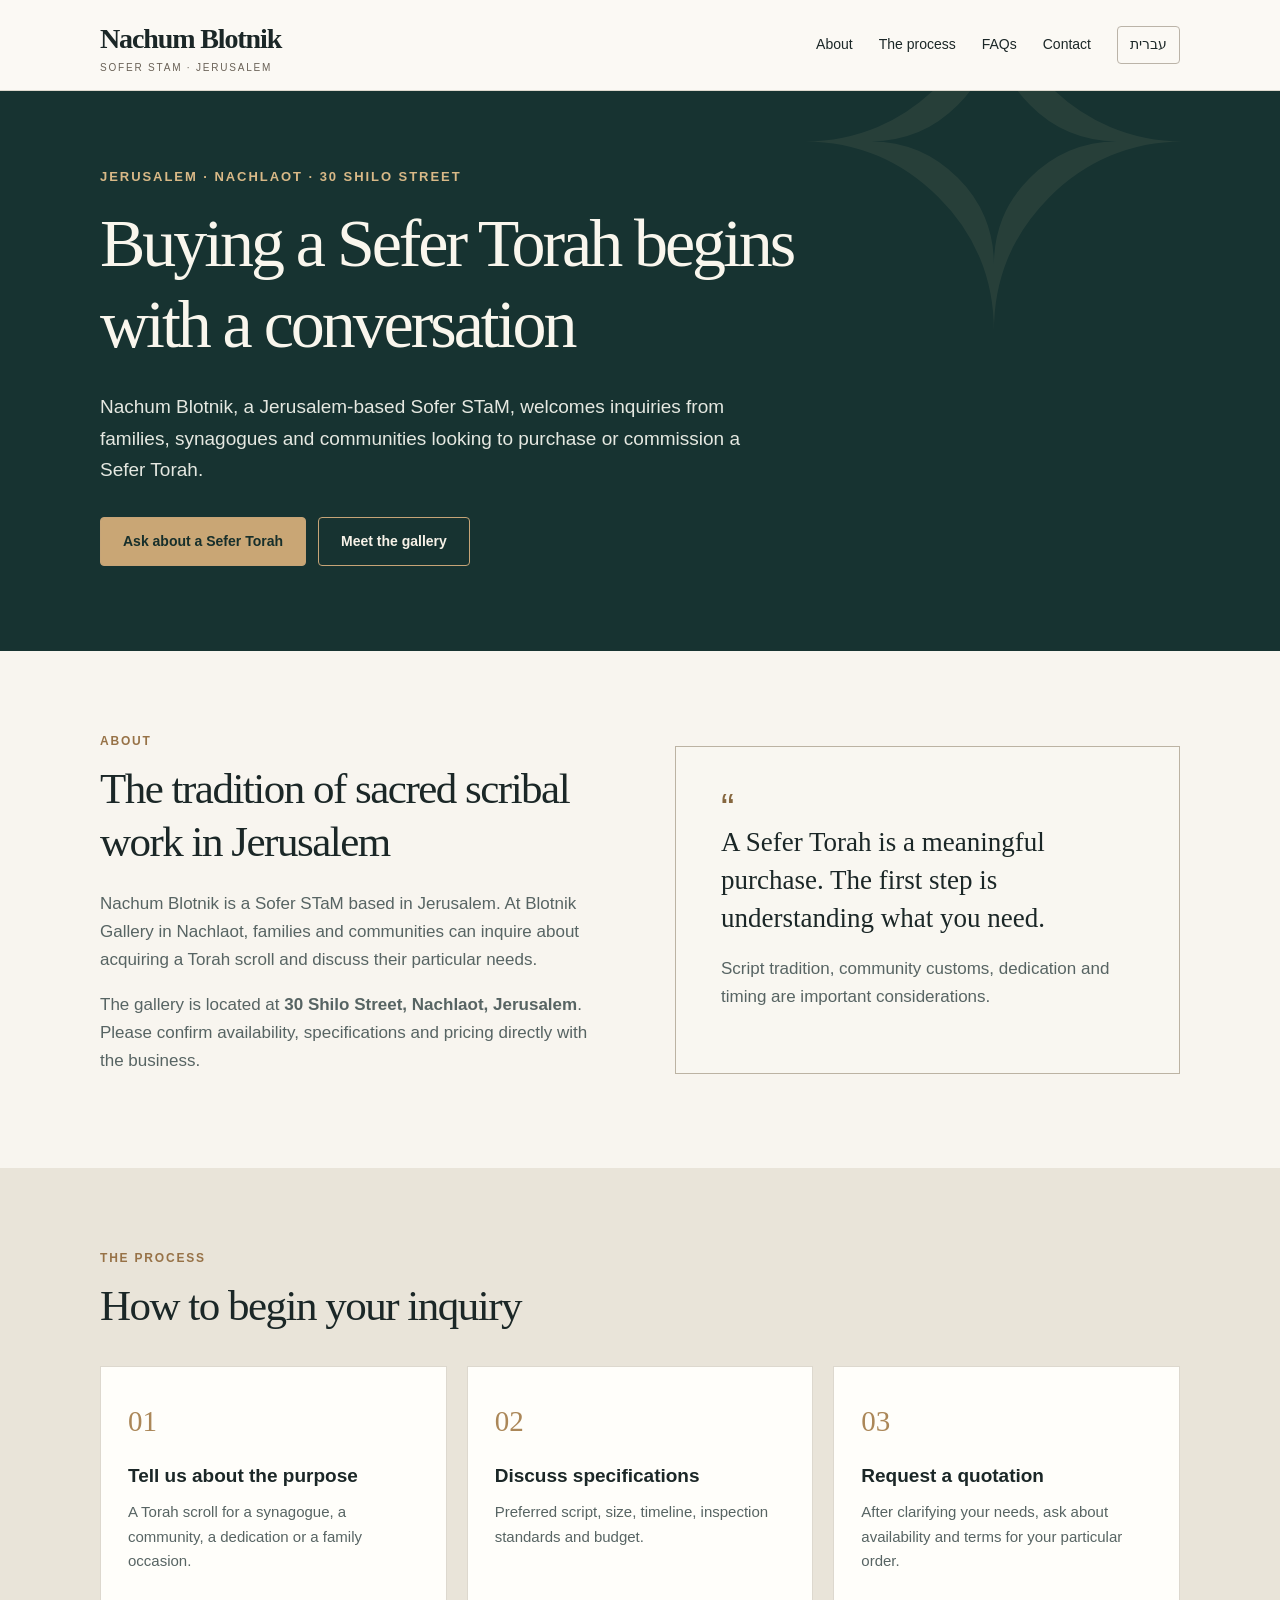
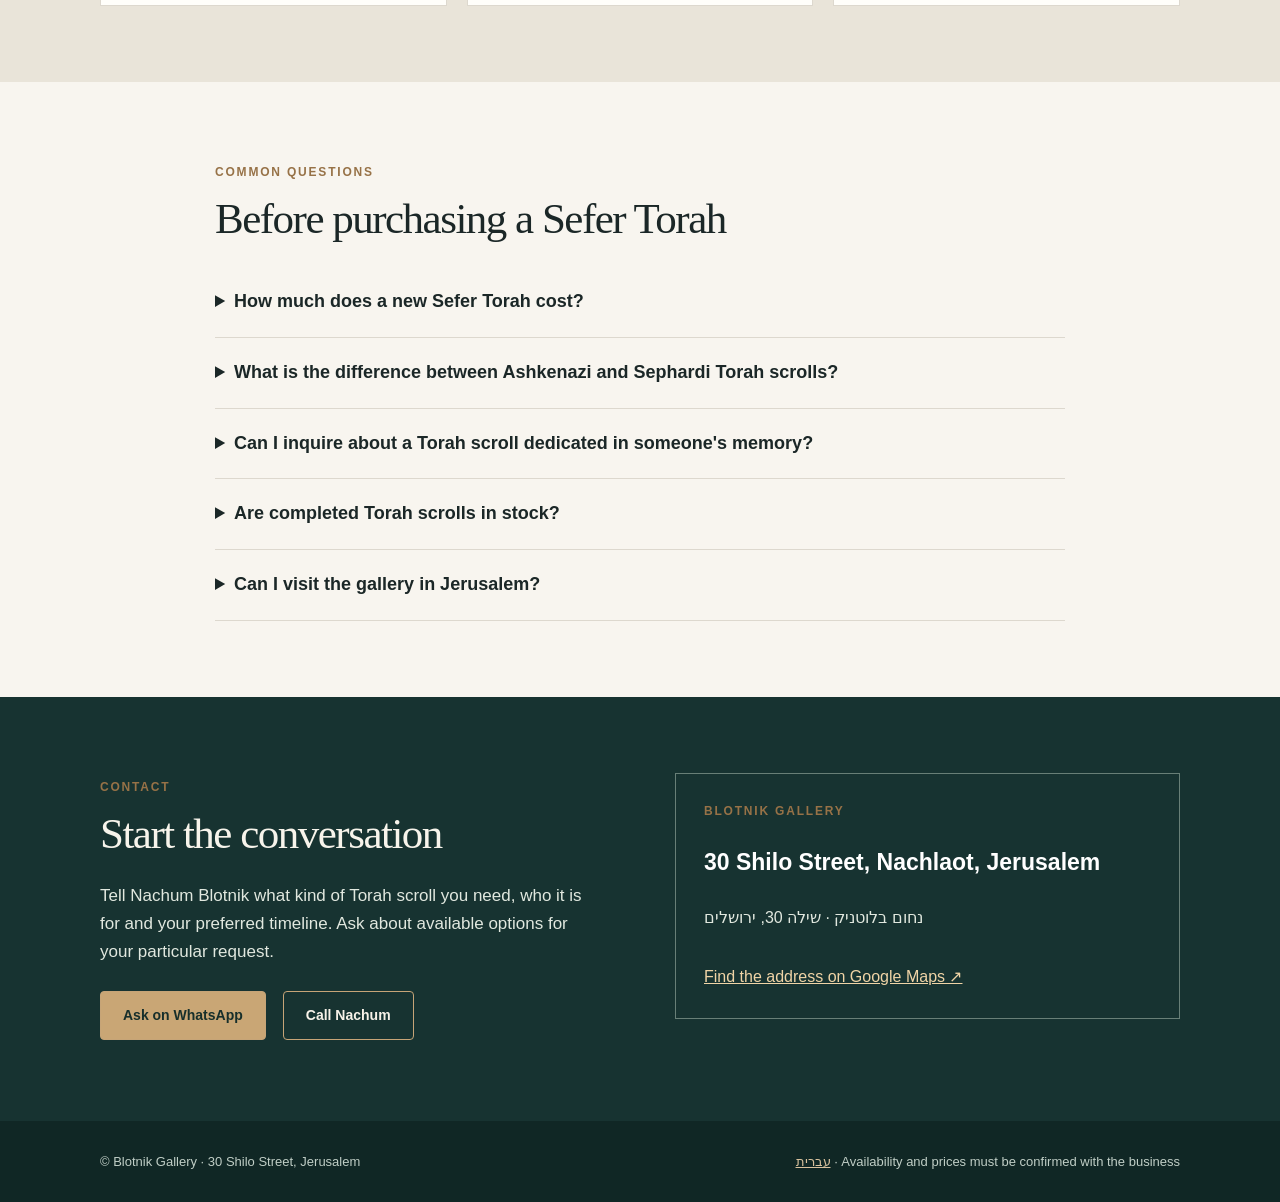
==== en.html @ 523f108b "Add files via upload" ====
<!doctype html><html lang="en" dir="ltr"><head><meta charset="utf-8"><meta name="viewport" content="width=device-width,initial-scale=1"><title>Buy a Sefer Torah in Jerusalem | Nachum Blotnik, Sofer STaM</title><meta name="description" content="Looking to buy or commission a Sefer Torah? Contact Nachum Blotnik, a Sofer STaM in Jerusalem. Visit Blotnik Gallery, 30 Shilo Street, Nachlaot, Jerusalem."><meta name="robots" content="index,follow,max-image-preview:large"><meta property="og:type" content="website"><meta property="og:title" content="Nachum Blotnik | Buy or Commission a Sefer Torah in Jerusalem"><meta property="og:description" content="Explore a Sefer Torah purchase with a Jerusalem-based Sofer STaM. Blotnik Gallery, 30 Shilo Street."><meta name="theme-color" content="#173331"><link rel="stylesheet" href="style.css"><script type="application/ld+json">{"@context":"https://schema.org","@type":"LocalBusiness","name":"Nachum Blotnik – Blotnik Gallery","alternateName":"נחום בלוטניק","description":"Jerusalem-based Sofer STaM; inquiries about purchasing or commissioning a Sefer Torah","address":{"@type":"PostalAddress","streetAddress":"30 Shilo Street","addressLocality":"Jerusalem","addressCountry":"IL"},"knowsLanguage":["he","en"]}</script></head><body><header><div class="shell"><a href="en.html" class="brand">Nachum Blotnik<small>SOFER STAM · JERUSALEM</small></a><nav class="nav" aria-label="Main navigation"><a href="#about">About</a><a href="#process">The process</a><a href="#questions">FAQs</a><a href="#contact">Contact</a><a href="index.html" class="lang" lang="he" dir="rtl">עברית</a></nav></div></header><main><section class="hero"><div class="shell"><div class="hero-inner"><div class="eyebrow">Jerusalem · Nachlaot · 30 Shilo Street</div><h1>Buying a Sefer Torah begins with a conversation</h1><p>Nachum Blotnik, a Jerusalem-based Sofer STaM, welcomes inquiries from families, synagogues and communities looking to purchase or commission a Sefer Torah.</p><div class="buttons"><a class="button primary" href="#contact">Ask about a Sefer Torah</a><a class="button secondary" href="#about">Meet the gallery</a></div></div></div></section><section class="section" id="about"><div class="shell two"><div><span class="kicker">About</span><h2>The tradition of sacred scribal work in Jerusalem</h2><p>Nachum Blotnik is a Sofer STaM based in Jerusalem. At Blotnik Gallery in Nachlaot, families and communities can inquire about acquiring a Torah scroll and discuss their particular needs.</p><p>The gallery is located at <strong>30 Shilo Street, Nachlaot, Jerusalem</strong>. Please confirm availability, specifications and pricing directly with the business.</p></div><div class="accent-panel"><span class="quote">“</span><strong>A Sefer Torah is a meaningful purchase. The first step is understanding what you need.</strong><p>Script tradition, community customs, dedication and timing are important considerations.</p></div></div></section><section class="section band" id="process"><div class="shell"><span class="kicker">The process</span><h2>How to begin your inquiry</h2><div class="cards"><article class="card"><div class="number">01</div><h3>Tell us about the purpose</h3><p>A Torah scroll for a synagogue, a community, a dedication or a family occasion.</p></article><article class="card"><div class="number">02</div><h3>Discuss specifications</h3><p>Preferred script, size, timeline, inspection standards and budget.</p></article><article class="card"><div class="number">03</div><h3>Request a quotation</h3><p>After clarifying your needs, ask about availability and terms for your particular order.</p></article></div></div></section><section class="section" id="questions"><div class="shell faq"><span class="kicker">Common questions</span><h2>Before purchasing a Sefer Torah</h2><details><summary>How much does a new Sefer Torah cost?</summary><p>Pricing depends on the script, size, workmanship, inspection requirements and accompanying accessories. Please request a quotation for your specific needs.</p></details><details><summary>What is the difference between Ashkenazi and Sephardi Torah scrolls?</summary><p>Communities follow different scribal traditions and customs. Confirm the appropriate script and tradition for the synagogue where the scroll will be used.</p></details><details><summary>Can I inquire about a Torah scroll dedicated in someone's memory?</summary><p>Yes. You can ask about purchasing a Sefer Torah for a memorial dedication. Details and timing should be discussed directly with the business.</p></details><details><summary>Are completed Torah scrolls in stock?</summary><p>Please ask the gallery about current availability. This website does not provide live inventory.</p></details><details><summary>Can I visit the gallery in Jerusalem?</summary><p>Blotnik Gallery is at 30 Shilo Street in Nachlaot, Jerusalem. We recommend arranging your visit in advance once the business contact details are confirmed.</p></details></div></section><section class="section contact" id="contact"><div class="shell two"><div><span class="kicker">Contact</span><h2>Start the conversation</h2><p>Tell Nachum Blotnik what kind of Torah scroll you need, who it is for and your preferred timeline. Ask about available options for your particular request.</p><div class="contact-live buttons" id="live-contact"></div><p id="contact-pending">Verified phone and email details will be added here. In the meantime, the gallery address is listed alongside.</p></div><aside class="contact-box"><div class="kicker">Blotnik Gallery</div><p class="address">30 Shilo Street, Nachlaot, Jerusalem</p><p>נחום בלוטניק · שילה 30, ירושלים</p><a class="map-link" href="https://www.google.com/maps/search/?api=1&query=30%20Shilo%20Street%20Jerusalem" target="_blank" rel="noopener noreferrer">Find the address on Google Maps ↗</a></aside></div></section></main><footer><div class="shell"><span>© Blotnik Gallery · 30 Shilo Street, Jerusalem</span><span><a href="index.html" lang="he">עברית</a> · Availability and prices must be confirmed with the business</span></div></footer><script src="contact.js"></script><script src="site.js"></script></body></html>
---- style.css ----
:root{--paper:#f8f5ef;--ink:#1b2727;--muted:#576463;--gold:#aa8250;--line:#ddd8ce;--deep:#173331}*{box-sizing:border-box}html{scroll-behavior:smooth}body{margin:0;background:var(--paper);color:var(--ink);font-family:Arial,'Noto Sans Hebrew',sans-serif;line-height:1.65}a{color:inherit}a:focus-visible,button:focus-visible{outline:3px solid var(--gold);outline-offset:4px}.shell{max-width:1130px;margin:auto;padding:0 25px}header{border-bottom:1px solid var(--line);background:#fbf9f4}header .shell{min-height:90px;display:flex;align-items:center;justify-content:space-between;gap:24px}.brand{font-family:Georgia,'Times New Roman',serif;letter-spacing:-.04em;font-size:28px;font-weight:600;text-decoration:none;white-space:nowrap}.brand small{display:block;font-family:Arial,sans-serif;font-size:10px;letter-spacing:.18em;line-height:1.2;font-weight:500;color:#6a6257}.nav{display:flex;gap:26px;align-items:center;flex-wrap:wrap;font-size:14px}.nav a{text-decoration:none}.lang{padding:6px 12px;border:1px solid #bbb4a8;border-radius:4px}.hero{position:relative;background:var(--deep);color:#f9f6ed;overflow:hidden}.hero:after{content:'✧';position:absolute;opacity:.07;color:#f2dba9;font-size:500px;line-height:1;top:-190px;inset-inline-end:6%;pointer-events:none}.hero .shell{min-height:525px;display:flex;align-items:center;padding-top:75px;padding-bottom:85px}.hero-inner{position:relative;z-index:1;max-width:800px}.eyebrow{color:#d9b987;letter-spacing:.15em;text-transform:uppercase;font-size:13px;font-weight:700}.hero h1{font-family:Georgia,'Times New Roman',serif;font-weight:500;line-height:1.19;font-size:clamp(38px,5.4vw,68px);margin:16px 0 26px;letter-spacing:-.045em}.hero p{font-size:19px;max-width:670px;color:#e5e8e1;margin:0 0 32px}.buttons{display:flex;gap:12px;flex-wrap:wrap}.button{display:inline-flex;align-items:center;justify-content:center;min-height:49px;padding:11px 22px;text-decoration:none;border-radius:4px;border:1px solid #c6a477;font-weight:700;font-size:14px}.button.primary{background:#c9a675;color:#172f2b}.button.secondary{color:#f7f2e8}.section{padding:76px 0}.section h2{font-family:Georgia,'Times New Roman',serif;font-weight:500;font-size:clamp(30px,3.7vw,43px);letter-spacing:-.035em;line-height:1.25;margin:8px 0 21px}.section p{color:var(--muted);font-size:17px;max-width:850px}.kicker{font-size:12px;font-weight:700;color:#977247;letter-spacing:.15em;text-transform:uppercase}.cards{display:grid;grid-template-columns:repeat(3,1fr);gap:20px;margin-top:33px}.card{padding:31px 27px;background:#fffefa;border:1px solid var(--line);min-height:195px}.card .number{font-family:Georgia,serif;font-size:29px;color:#ab8758}.card h3{font-size:19px;margin:15px 0 8px}.card p{font-size:15px;margin:0}.band{background:#e9e4d9}.two{display:grid;grid-template-columns:1fr 1fr;gap:70px;align-items:center}.accent-panel{border:1px solid #bcb3a3;padding:45px;background:#f9f7f1}.accent-panel strong{font-family:Georgia,serif;font-size:27px;font-weight:500;line-height:1.4}.quote{display:block;color:#86673f;font-size:40px;line-height:.8}.faq{max-width:900px}.faq details{border-bottom:1px solid var(--line);padding:20px 0}.faq summary{cursor:pointer;font-size:18px;font-weight:700}.faq p{font-size:16px;margin-bottom:0}.contact{background:var(--deep);color:#f7f4eb}.contact .two{align-items:start}.contact p{color:#e1e8df}.contact-box{border:1px solid #687f77;padding:28px}.contact-box p{font-size:16px}.contact-box .address{color:#fff;font-size:23px;font-weight:700}.contact-box .status{color:#efcf9f;font-size:14px}.contact a.map-link{display:inline-block;margin-top:16px;color:#f0d4a6}footer{background:#102725;color:#c0cec6;padding:30px 0;font-size:13px}footer .shell{display:flex;justify-content:space-between;gap:18px;flex-wrap:wrap}footer a{color:#d9c29e} .contact-live{margin-top:20px}.contact-live a{display:inline-flex;margin:5px 5px 5px 0}.hidden{display:none!important}@media(max-width:750px){header .shell{align-items:flex-start;flex-direction:column;gap:12px;padding-top:18px;padding-bottom:18px}.nav{gap:12px}.hero .shell{min-height:460px;padding-top:55px;padding-bottom:65px}.hero p{font-size:17px}.cards,.two{grid-template-columns:1fr}.two{gap:25px}.section{padding:55px 0}.accent-panel{padding:28px}}
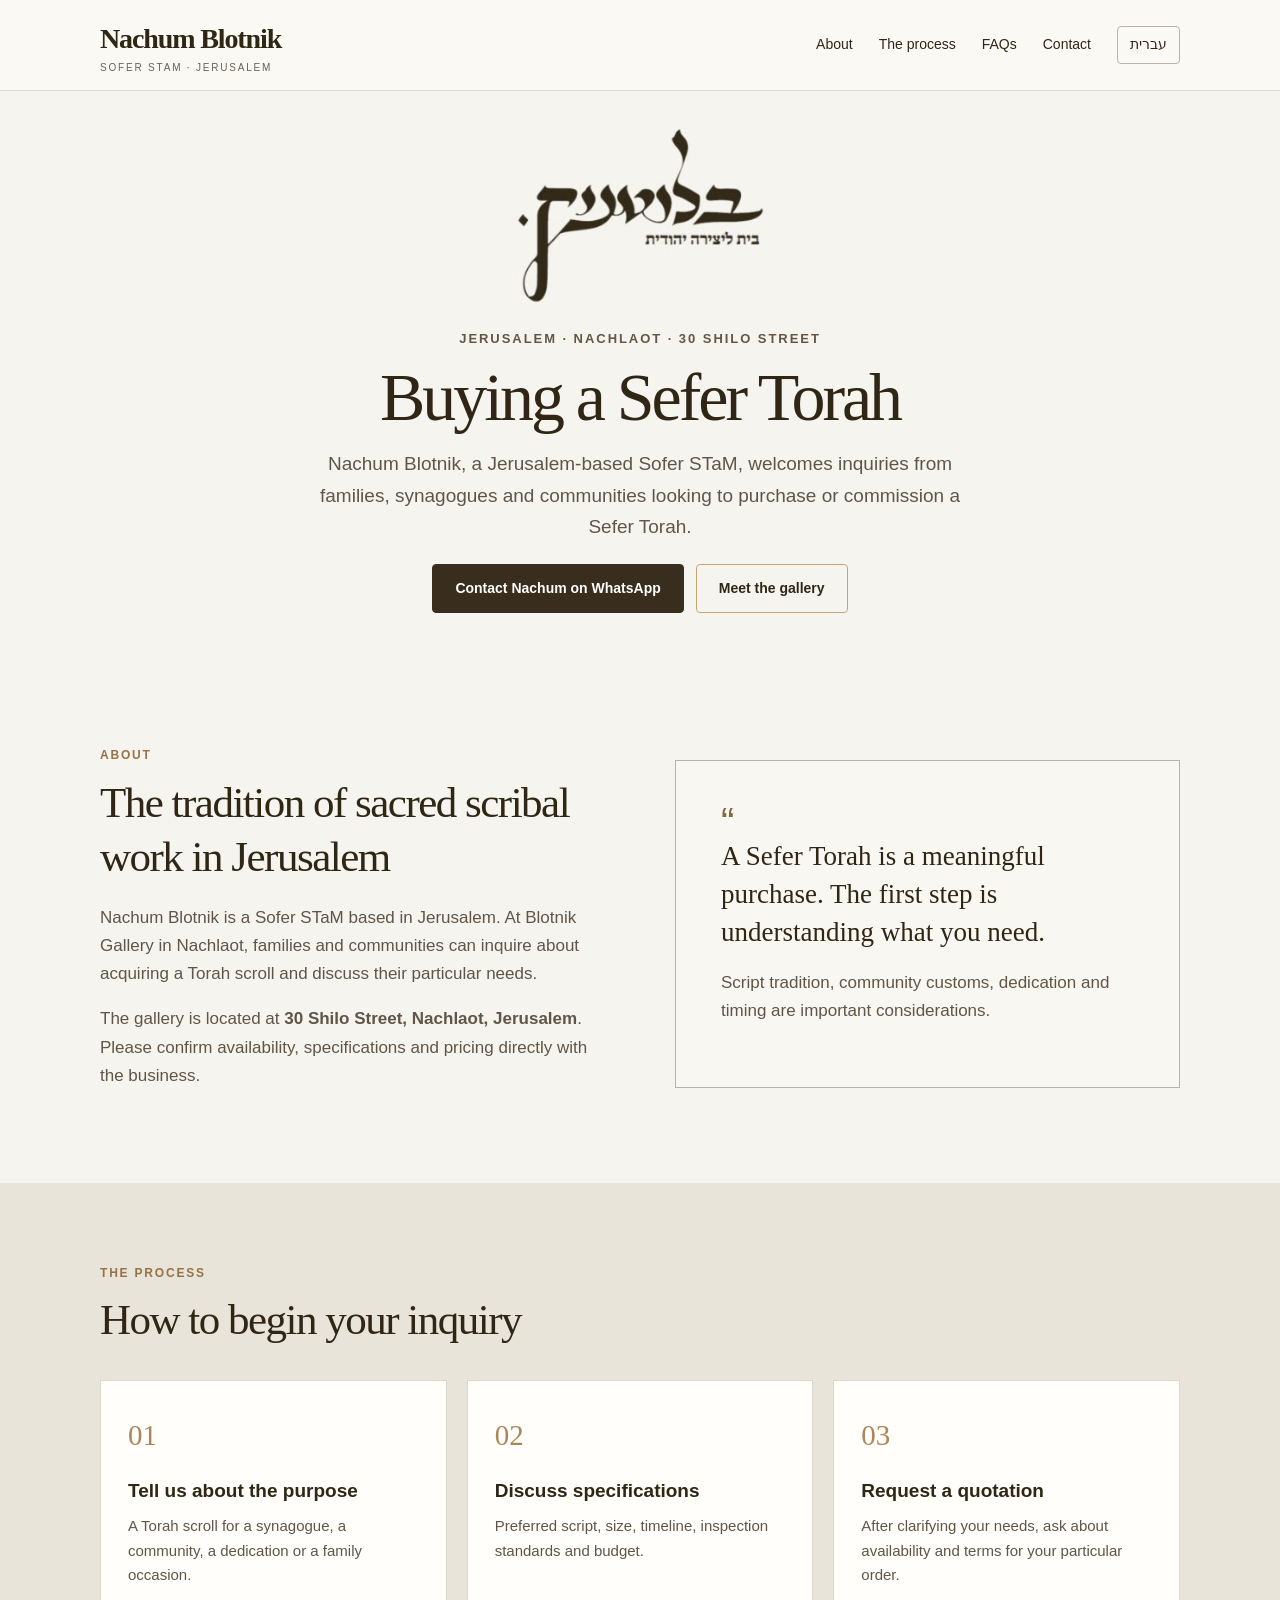
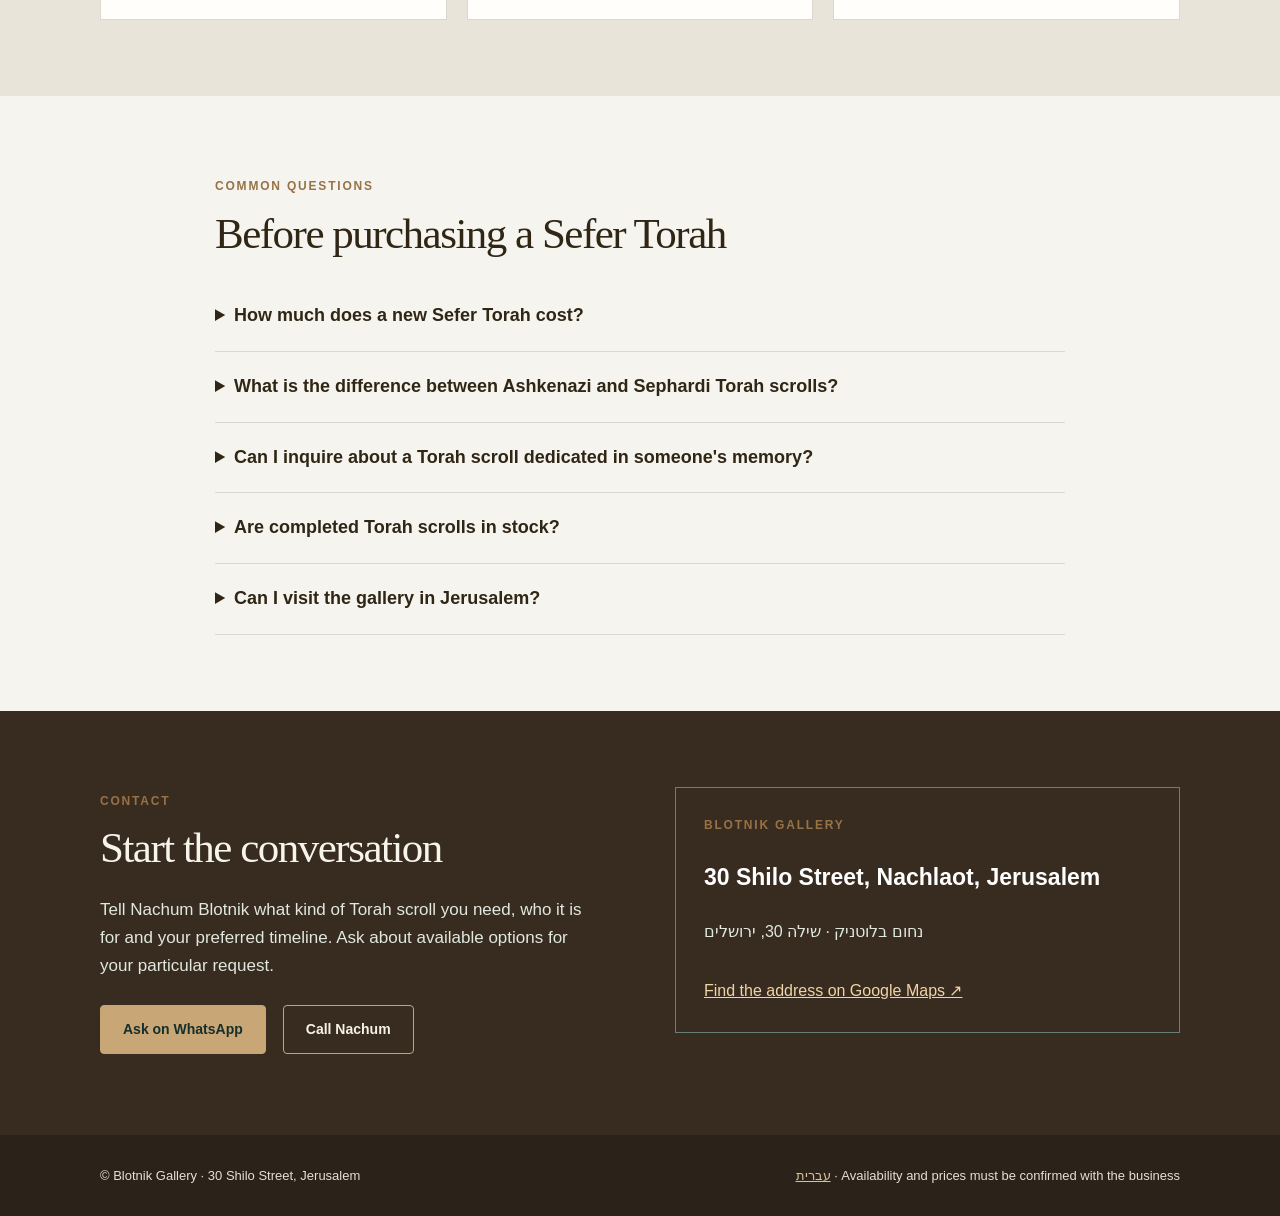
==== commit 37666979: "Apply Blotnik gallery branding to both pages" ====
--- a/en.html
+++ b/en.html
@@ -1 +1 @@
-<!doctype html><html lang="en" dir="ltr"><head><meta charset="utf-8"><meta name="viewport" content="width=device-width,initial-scale=1"><title>Buy a Sefer Torah in Jerusalem | Nachum Blotnik, Sofer STaM</title><meta name="description" content="Looking to buy or commission a Sefer Torah? Contact Nachum Blotnik, a Sofer STaM in Jerusalem. Visit Blotnik Gallery, 30 Shilo Street, Nachlaot, Jerusalem."><meta name="robots" content="index,follow,max-image-preview:large"><meta property="og:type" content="website"><meta property="og:title" content="Nachum Blotnik | Buy or Commission a Sefer Torah in Jerusalem"><meta property="og:description" content="Explore a Sefer Torah purchase with a Jerusalem-based Sofer STaM. Blotnik Gallery, 30 Shilo Street."><meta name="theme-color" content="#173331"><link rel="stylesheet" href="style.css"><script type="application/ld+json">{"@context":"https://schema.org","@type":"LocalBusiness","name":"Nachum Blotnik – Blotnik Gallery","alternateName":"נחום בלוטניק","description":"Jerusalem-based Sofer STaM; inquiries about purchasing or commissioning a Sefer Torah","address":{"@type":"PostalAddress","streetAddress":"30 Shilo Street","addressLocality":"Jerusalem","addressCountry":"IL"},"knowsLanguage":["he","en"]}</script></head><body><header><div class="shell"><a href="en.html" class="brand">Nachum Blotnik<small>SOFER STAM · JERUSALEM</small></a><nav class="nav" aria-label="Main navigation"><a href="#about">About</a><a href="#process">The process</a><a href="#questions">FAQs</a><a href="#contact">Contact</a><a href="index.html" class="lang" lang="he" dir="rtl">עברית</a></nav></div></header><main><section class="hero"><div class="shell"><div class="hero-inner"><div class="eyebrow">Jerusalem · Nachlaot · 30 Shilo Street</div><h1>Buying a Sefer Torah begins with a conversation</h1><p>Nachum Blotnik, a Jerusalem-based Sofer STaM, welcomes inquiries from families, synagogues and communities looking to purchase or commission a Sefer Torah.</p><div class="buttons"><a class="button primary" href="#contact">Ask about a Sefer Torah</a><a class="button secondary" href="#about">Meet the gallery</a></div></div></div></section><section class="section" id="about"><div class="shell two"><div><span class="kicker">About</span><h2>The tradition of sacred scribal work in Jerusalem</h2><p>Nachum Blotnik is a Sofer STaM based in Jerusalem. At Blotnik Gallery in Nachlaot, families and communities can inquire about acquiring a Torah scroll and discuss their particular needs.</p><p>The gallery is located at <strong>30 Shilo Street, Nachlaot, Jerusalem</strong>. Please confirm availability, specifications and pricing directly with the business.</p></div><div class="accent-panel"><span class="quote">“</span><strong>A Sefer Torah is a meaningful purchase. The first step is understanding what you need.</strong><p>Script tradition, community customs, dedication and timing are important considerations.</p></div></div></section><section class="section band" id="process"><div class="shell"><span class="kicker">The process</span><h2>How to begin your inquiry</h2><div class="cards"><article class="card"><div class="number">01</div><h3>Tell us about the purpose</h3><p>A Torah scroll for a synagogue, a community, a dedication or a family occasion.</p></article><article class="card"><div class="number">02</div><h3>Discuss specifications</h3><p>Preferred script, size, timeline, inspection standards and budget.</p></article><article class="card"><div class="number">03</div><h3>Request a quotation</h3><p>After clarifying your needs, ask about availability and terms for your particular order.</p></article></div></div></section><section class="section" id="questions"><div class="shell faq"><span class="kicker">Common questions</span><h2>Before purchasing a Sefer Torah</h2><details><summary>How much does a new Sefer Torah cost?</summary><p>Pricing depends on the script, size, workmanship, inspection requirements and accompanying accessories. Please request a quotation for your specific needs.</p></details><details><summary>What is the difference between Ashkenazi and Sephardi Torah scrolls?</summary><p>Communities follow different scribal traditions and customs. Confirm the appropriate script and tradition for the synagogue where the scroll will be used.</p></details><details><summary>Can I inquire about a Torah scroll dedicated in someone's memory?</summary><p>Yes. You can ask about purchasing a Sefer Torah for a memorial dedication. Details and timing should be discussed directly with the business.</p></details><details><summary>Are completed Torah scrolls in stock?</summary><p>Please ask the gallery about current availability. This website does not provide live inventory.</p></details><details><summary>Can I visit the gallery in Jerusalem?</summary><p>Blotnik Gallery is at 30 Shilo Street in Nachlaot, Jerusalem. We recommend arranging your visit in advance once the business contact details are confirmed.</p></details></div></section><section class="section contact" id="contact"><div class="shell two"><div><span class="kicker">Contact</span><h2>Start the conversation</h2><p>Tell Nachum Blotnik what kind of Torah scroll you need, who it is for and your preferred timeline. Ask about available options for your particular request.</p><div class="contact-live buttons" id="live-contact"></div><p id="contact-pending">Verified phone and email details will be added here. In the meantime, the gallery address is listed alongside.</p></div><aside class="contact-box"><div class="kicker">Blotnik Gallery</div><p class="address">30 Shilo Street, Nachlaot, Jerusalem</p><p>נחום בלוטניק · שילה 30, ירושלים</p><a class="map-link" href="https://www.google.com/maps/search/?api=1&query=30%20Shilo%20Street%20Jerusalem" target="_blank" rel="noopener noreferrer">Find the address on Google Maps ↗</a></aside></div></section></main><footer><div class="shell"><span>© Blotnik Gallery · 30 Shilo Street, Jerusalem</span><span><a href="index.html" lang="he">עברית</a> · Availability and prices must be confirmed with the business</span></div></footer><script src="contact.js"></script><script src="site.js"></script></body></html>
+<!doctype html><html lang="en" dir="ltr"><head><meta charset="utf-8"><meta name="viewport" content="width=device-width,initial-scale=1"><title>Buy a Sefer Torah in Jerusalem | Nachum Blotnik, Sofer STaM</title><meta name="description" content="Looking to buy or commission a Sefer Torah? Contact Nachum Blotnik, a Sofer STaM in Jerusalem. Visit Blotnik Gallery, 30 Shilo Street, Nachlaot, Jerusalem."><meta name="robots" content="index,follow,max-image-preview:large"><meta property="og:type" content="website"><meta property="og:title" content="Nachum Blotnik | Buy or Commission a Sefer Torah in Jerusalem"><meta property="og:description" content="Explore a Sefer Torah purchase with a Jerusalem-based Sofer STaM. Blotnik Gallery, 30 Shilo Street."><meta name="theme-color" content="#302616"><link rel="stylesheet" href="style.css?v=2"><script type="application/ld+json">{"@context":"https://schema.org","@type":"LocalBusiness","name":"Nachum Blotnik – Blotnik Gallery","alternateName":"נחום בלוטניק","description":"Jerusalem-based Sofer STaM; inquiries about purchasing or commissioning a Sefer Torah","address":{"@type":"PostalAddress","streetAddress":"30 Shilo Street","addressLocality":"Jerusalem","addressCountry":"IL"},"knowsLanguage":["he","en"]}</script></head><body><header><div class="shell"><a href="en.html" class="brand">Nachum Blotnik<small>SOFER STAM · JERUSALEM</small></a><nav class="nav" aria-label="Main navigation"><a href="#about">About</a><a href="#process">The process</a><a href="#questions">FAQs</a><a href="#contact">Contact</a><a href="index.html" class="lang" lang="he" dir="rtl">עברית</a></nav></div></header><main><section class="hero"><div class="shell"><div class="hero-inner"><img class="gallery-logo" src="blotnik-logo.jpg" width="306" height="216" alt="Blotnik · A home for Jewish art"><div class="eyebrow">Jerusalem · Nachlaot · 30 Shilo Street</div><h1>Buying a Sefer Torah</h1><p>Nachum Blotnik, a Jerusalem-based Sofer STaM, welcomes inquiries from families, synagogues and communities looking to purchase or commission a Sefer Torah.</p><div class="buttons"><a class="button primary" href="https://wa.me/972535240578?text=%E2%9C%A6%20Hello%20Nachum%2C%20I%20found%20you%20through%20the%20Blotnik%20Torah%20website.%20I%20am%20interested%20in%20purchasing%20a%20Sefer%20Torah.">Contact Nachum on WhatsApp</a><a class="button secondary" href="#about">Meet the gallery</a></div></div></div></section><section class="section" id="about"><div class="shell two"><div><span class="kicker">About</span><h2>The tradition of sacred scribal work in Jerusalem</h2><p>Nachum Blotnik is a Sofer STaM based in Jerusalem. At Blotnik Gallery in Nachlaot, families and communities can inquire about acquiring a Torah scroll and discuss their particular needs.</p><p>The gallery is located at <strong>30 Shilo Street, Nachlaot, Jerusalem</strong>. Please confirm availability, specifications and pricing directly with the business.</p></div><div class="accent-panel"><span class="quote">“</span><strong>A Sefer Torah is a meaningful purchase. The first step is understanding what you need.</strong><p>Script tradition, community customs, dedication and timing are important considerations.</p></div></div></section><section class="section band" id="process"><div class="shell"><span class="kicker">The process</span><h2>How to begin your inquiry</h2><div class="cards"><article class="card"><div class="number">01</div><h3>Tell us about the purpose</h3><p>A Torah scroll for a synagogue, a community, a dedication or a family occasion.</p></article><article class="card"><div class="number">02</div><h3>Discuss specifications</h3><p>Preferred script, size, timeline, inspection standards and budget.</p></article><article class="card"><div class="number">03</div><h3>Request a quotation</h3><p>After clarifying your needs, ask about availability and terms for your particular order.</p></article></div></div></section><section class="section" id="questions"><div class="shell faq"><span class="kicker">Common questions</span><h2>Before purchasing a Sefer Torah</h2><details><summary>How much does a new Sefer Torah cost?</summary><p>Pricing depends on the script, size, workmanship, inspection requirements and accompanying accessories. Please request a quotation for your specific needs.</p></details><details><summary>What is the difference between Ashkenazi and Sephardi Torah scrolls?</summary><p>Communities follow different scribal traditions and customs. Confirm the appropriate script and tradition for the synagogue where the scroll will be used.</p></details><details><summary>Can I inquire about a Torah scroll dedicated in someone's memory?</summary><p>Yes. You can ask about purchasing a Sefer Torah for a memorial dedication. Details and timing should be discussed directly with the business.</p></details><details><summary>Are completed Torah scrolls in stock?</summary><p>Please ask the gallery about current availability. This website does not provide live inventory.</p></details><details><summary>Can I visit the gallery in Jerusalem?</summary><p>Blotnik Gallery is at 30 Shilo Street in Nachlaot, Jerusalem. We recommend arranging your visit in advance once the business contact details are confirmed.</p></details></div></section><section class="section contact" id="contact"><div class="shell two"><div><span class="kicker">Contact</span><h2>Start the conversation</h2><p>Tell Nachum Blotnik what kind of Torah scroll you need, who it is for and your preferred timeline. Ask about available options for your particular request.</p><div class="contact-live buttons" id="live-contact"></div><p id="contact-pending">Verified phone and email details will be added here. In the meantime, the gallery address is listed alongside.</p></div><aside class="contact-box"><div class="kicker">Blotnik Gallery</div><p class="address">30 Shilo Street, Nachlaot, Jerusalem</p><p>נחום בלוטניק · שילה 30, ירושלים</p><a class="map-link" href="https://www.google.com/maps/search/?api=1&query=30%20Shilo%20Street%20Jerusalem" target="_blank" rel="noopener noreferrer">Find the address on Google Maps ↗</a></aside></div></section></main><footer><div class="shell"><span>© Blotnik Gallery · 30 Shilo Street, Jerusalem</span><span><a href="index.html" lang="he">עברית</a> · Availability and prices must be confirmed with the business</span></div></footer><script src="contact.js"></script><script src="site.js"></script></body></html>
--- a/style.css
+++ b/style.css
@@ -1 +1,9 @@
 :root{--paper:#f8f5ef;--ink:#1b2727;--muted:#576463;--gold:#aa8250;--line:#ddd8ce;--deep:#173331}*{box-sizing:border-box}html{scroll-behavior:smooth}body{margin:0;background:var(--paper);color:var(--ink);font-family:Arial,'Noto Sans Hebrew',sans-serif;line-height:1.65}a{color:inherit}a:focus-visible,button:focus-visible{outline:3px solid var(--gold);outline-offset:4px}.shell{max-width:1130px;margin:auto;padding:0 25px}header{border-bottom:1px solid var(--line);background:#fbf9f4}header .shell{min-height:90px;display:flex;align-items:center;justify-content:space-between;gap:24px}.brand{font-family:Georgia,'Times New Roman',serif;letter-spacing:-.04em;font-size:28px;font-weight:600;text-decoration:none;white-space:nowrap}.brand small{display:block;font-family:Arial,sans-serif;font-size:10px;letter-spacing:.18em;line-height:1.2;font-weight:500;color:#6a6257}.nav{display:flex;gap:26px;align-items:center;flex-wrap:wrap;font-size:14px}.nav a{text-decoration:none}.lang{padding:6px 12px;border:1px solid #bbb4a8;border-radius:4px}.hero{position:relative;background:var(--deep);color:#f9f6ed;overflow:hidden}.hero:after{content:'✧';position:absolute;opacity:.07;color:#f2dba9;font-size:500px;line-height:1;top:-190px;inset-inline-end:6%;pointer-events:none}.hero .shell{min-height:525px;display:flex;align-items:center;padding-top:75px;padding-bottom:85px}.hero-inner{position:relative;z-index:1;max-width:800px}.eyebrow{color:#d9b987;letter-spacing:.15em;text-transform:uppercase;font-size:13px;font-weight:700}.hero h1{font-family:Georgia,'Times New Roman',serif;font-weight:500;line-height:1.19;font-size:clamp(38px,5.4vw,68px);margin:16px 0 26px;letter-spacing:-.045em}.hero p{font-size:19px;max-width:670px;color:#e5e8e1;margin:0 0 32px}.buttons{display:flex;gap:12px;flex-wrap:wrap}.button{display:inline-flex;align-items:center;justify-content:center;min-height:49px;padding:11px 22px;text-decoration:none;border-radius:4px;border:1px solid #c6a477;font-weight:700;font-size:14px}.button.primary{background:#c9a675;color:#172f2b}.button.secondary{color:#f7f2e8}.section{padding:76px 0}.section h2{font-family:Georgia,'Times New Roman',serif;font-weight:500;font-size:clamp(30px,3.7vw,43px);letter-spacing:-.035em;line-height:1.25;margin:8px 0 21px}.section p{color:var(--muted);font-size:17px;max-width:850px}.kicker{font-size:12px;font-weight:700;color:#977247;letter-spacing:.15em;text-transform:uppercase}.cards{display:grid;grid-template-columns:repeat(3,1fr);gap:20px;margin-top:33px}.card{padding:31px 27px;background:#fffefa;border:1px solid var(--line);min-height:195px}.card .number{font-family:Georgia,serif;font-size:29px;color:#ab8758}.card h3{font-size:19px;margin:15px 0 8px}.card p{font-size:15px;margin:0}.band{background:#e9e4d9}.two{display:grid;grid-template-columns:1fr 1fr;gap:70px;align-items:center}.accent-panel{border:1px solid #bcb3a3;padding:45px;background:#f9f7f1}.accent-panel strong{font-family:Georgia,serif;font-size:27px;font-weight:500;line-height:1.4}.quote{display:block;color:#86673f;font-size:40px;line-height:.8}.faq{max-width:900px}.faq details{border-bottom:1px solid var(--line);padding:20px 0}.faq summary{cursor:pointer;font-size:18px;font-weight:700}.faq p{font-size:16px;margin-bottom:0}.contact{background:var(--deep);color:#f7f4eb}.contact .two{align-items:start}.contact p{color:#e1e8df}.contact-box{border:1px solid #687f77;padding:28px}.contact-box p{font-size:16px}.contact-box .address{color:#fff;font-size:23px;font-weight:700}.contact-box .status{color:#efcf9f;font-size:14px}.contact a.map-link{display:inline-block;margin-top:16px;color:#f0d4a6}footer{background:#102725;color:#c0cec6;padding:30px 0;font-size:13px}footer .shell{display:flex;justify-content:space-between;gap:18px;flex-wrap:wrap}footer a{color:#d9c29e} .contact-live{margin-top:20px}.contact-live a{display:inline-flex;margin:5px 5px 5px 0}.hidden{display:none!important}@media(max-width:750px){header .shell{align-items:flex-start;flex-direction:column;gap:12px;padding-top:18px;padding-bottom:18px}.nav{gap:12px}.hero .shell{min-height:460px;padding-top:55px;padding-bottom:65px}.hero p{font-size:17px}.cards,.two{grid-template-columns:1fr}.two{gap:25px}.section{padding:55px 0}.accent-panel{padding:28px}}
+:root{--paper:#f6f4ef;--ink:#302616;--muted:#605548;--deep:#382c20}
+.hero{background:#f6f4ef;color:var(--ink);text-align:center}
+.hero:after{display:none}
+.hero .shell{justify-content:center;padding-block:32px 52px}
+.gallery-logo{display:block;width:clamp(190px,35vw,265px);height:auto;margin:0 auto 18px;mix-blend-mode:multiply}
+.hero .eyebrow{color:#665543}.hero h1{margin:8px 0 10px}.hero p{margin:0 auto 22px;color:var(--muted)}
+.hero .buttons{justify-content:center}.hero .button.primary{background:#392d1e;color:#fff;border-color:#392d1e}.hero .button.secondary{color:var(--ink)}
+footer{background:#2b231a;color:#e7dfd0}
